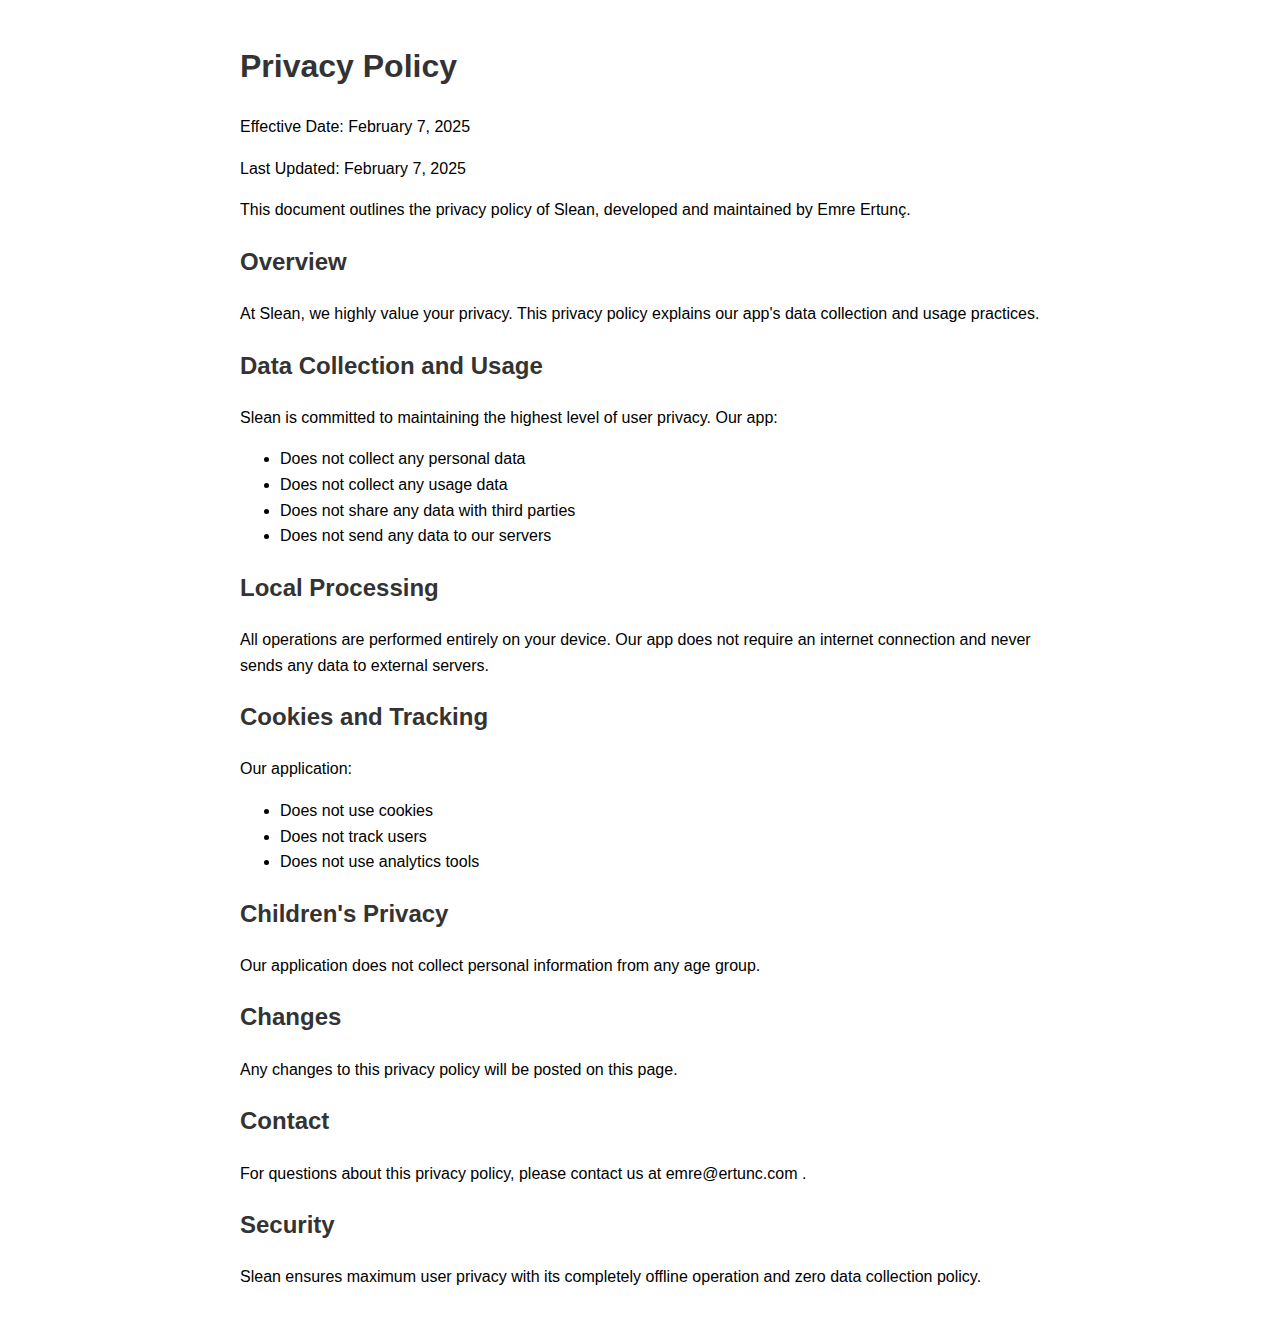
==== privacy-policy.html @ ad86ef04 "privacy policy page added" ====
<!DOCTYPE html>
<html>
<head>
    <meta charset="UTF-8">
    <meta name="viewport" content="width=device-width, initial-scale=1.0">
    <title>Privacy Policy - Slean</title>
    <style>
        body {
            font-family: Arial, sans-serif;
            line-height: 1.6;
            max-width: 800px;
            margin: 0 auto;
            padding: 20px;
        }
        h1, h2 {
            color: #333;
        }
        .tr {
            display: none;
        }
        html[lang="tr"] .tr {
            display: block;
        }
        html[lang="tr"] .en {
            display: none;
        }
    </style>
    <script>
        document.documentElement.lang = navigator.language.startsWith('tr') ? 'tr' : 'en';
    </script>
</head>
<body>
    <!-- English Version -->
    <div class="en">
        <h1>Privacy Policy</h1>
        <p>Effective Date: February 7, 2025</p>
        <p>Last Updated: February 7, 2025</p>
        
        <p>This document outlines the privacy policy of Slean, developed and maintained by Emre Ertunç.</p>

        <h2>Overview</h2>
        <p>At Slean, we highly value your privacy. This privacy policy explains our app's data collection and usage practices.</p>

        <h2>Data Collection and Usage</h2>
        <p>Slean is committed to maintaining the highest level of user privacy. Our app:</p>
        <ul>
            <li>Does not collect any personal data</li>
            <li>Does not collect any usage data</li>
            <li>Does not share any data with third parties</li>
            <li>Does not send any data to our servers</li>
        </ul>

        <h2>Local Processing</h2>
        <p>All operations are performed entirely on your device. Our app does not require an internet connection and never sends any data to external servers.</p>

        <h2>Cookies and Tracking</h2>
        <p>Our application:</p>
        <ul>
            <li>Does not use cookies</li>
            <li>Does not track users</li>
            <li>Does not use analytics tools</li>
        </ul>

        <h2>Children's Privacy</h2>
        <p>Our application does not collect personal information from any age group.</p>

        <h2>Changes</h2>
        <p>Any changes to this privacy policy will be posted on this page.</p>

        <h2>Contact</h2>
        <p>For questions about this privacy policy, please contact us at emre@ertunc.com .</p>

        <h2>Security</h2>
        <p>Slean ensures maximum user privacy with its completely offline operation and zero data collection policy.</p>
    </div>

    <!-- Turkish Version -->
    <div class="tr">
        <h1>Gizlilik Politikası</h1>
        <p>Yürürlük Tarihi: 7 Şubat 2025</p>
        <p>Son Güncelleme: 7 Şubat 2025</p>
        
        <p>Bu belge, Emre Ertunç tarafından geliştirilen ve güncellemeleri devam ettirilen Slean'in gizlilik politikasını özetlemektedir.</p>

        <h2>Genel Bakış</h2>
        <p>Slean olarak gizliliğinize büyük önem veriyoruz. Bu gizlilik politikası, uygulamamızın veri toplama ve kullanım pratiklerini açıklamaktadır.</p>

        <h2>Veri Toplama ve Kullanım</h2>
        <p>Slean, kullanıcı gizliliğini en üst düzeyde tutmayı taahhüt eder. Uygulamamız:</p>
        <ul>
            <li>Hiçbir kişisel veri toplamamaktadır</li>
            <li>Hiçbir kullanım verisi toplamamaktadır</li>
            <li>Hiçbir veriyi üçüncü taraflarla paylaşmamaktadır</li>
            <li>Hiçbir veriyi sunucularımıza göndermemektedir</li>
        </ul>

        <h2>Yerel İşlem</h2>
        <p>Tüm işlemler tamamen cihazınızda gerçekleştirilir. Uygulamamız internet bağlantısı gerektirmez ve hiçbir veriyi harici sunuculara göndermez.</p>

        <h2>Çerezler ve İzleme</h2>
        <p>Uygulamamız:</p>
        <ul>
            <li>Çerez kullanmamaktadır</li>
            <li>Kullanıcı izleme yapmamaktadır</li>
            <li>Analitik araçlar kullanmamaktadır</li>
        </ul>

        <h2>Çocukların Gizliliği</h2>
        <p>Uygulamamız hiçbir yaş grubundan kişisel veri toplamamaktadır.</p>

        <h2>Değişiklikler</h2>
        <p>Bu gizlilik politikasında yapılacak değişiklikler bu sayfada yayınlanacaktır.</p>

        <h2>İletişim</h2>
        <p>Bu gizlilik politikası hakkında sorularınız için bize [e-posta adresi] üzerinden ulaşabilirsiniz.</p>

        <h2>Güvenlik</h2>
        <p>Slean, tamamen çevrimdışı çalışan ve hiçbir veri toplamayan yapısıyla kullanıcı gizliliğini maksimum düzeyde korur.</p>
    </div>
</body>
</html>
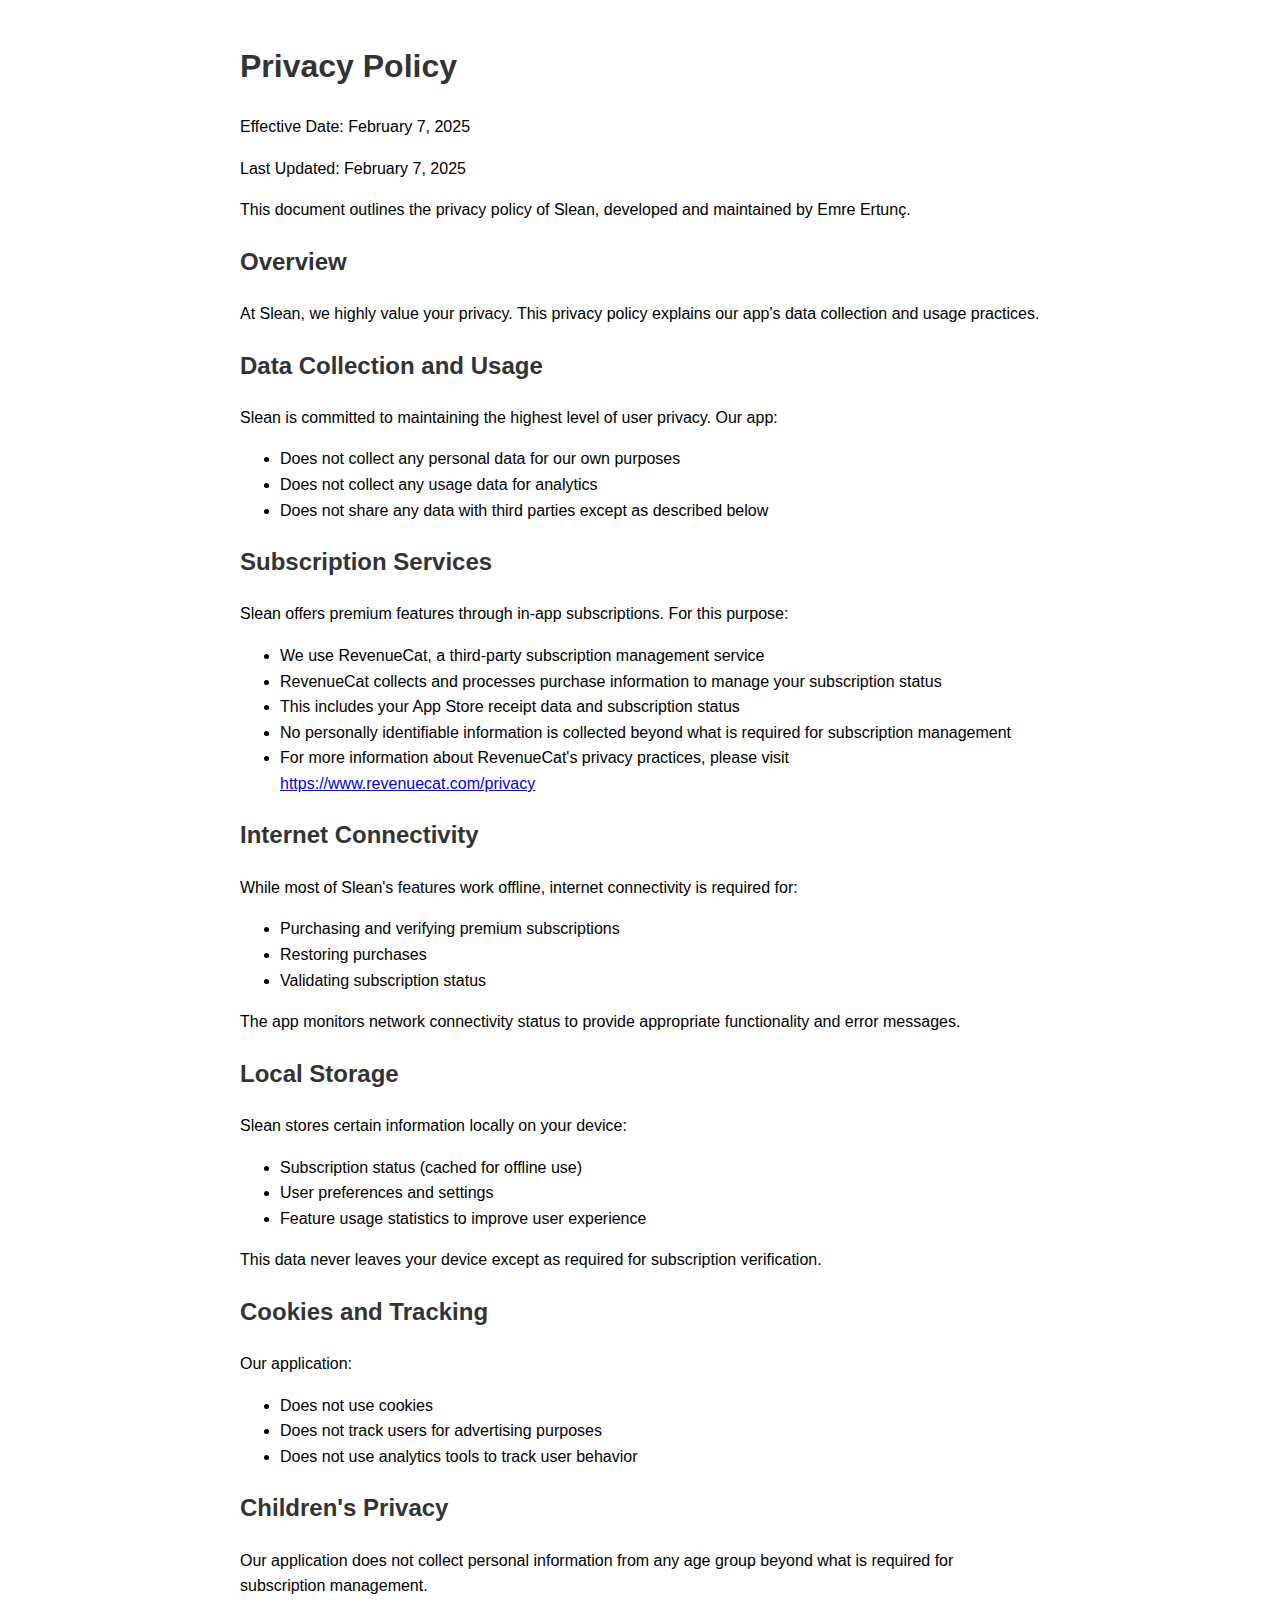
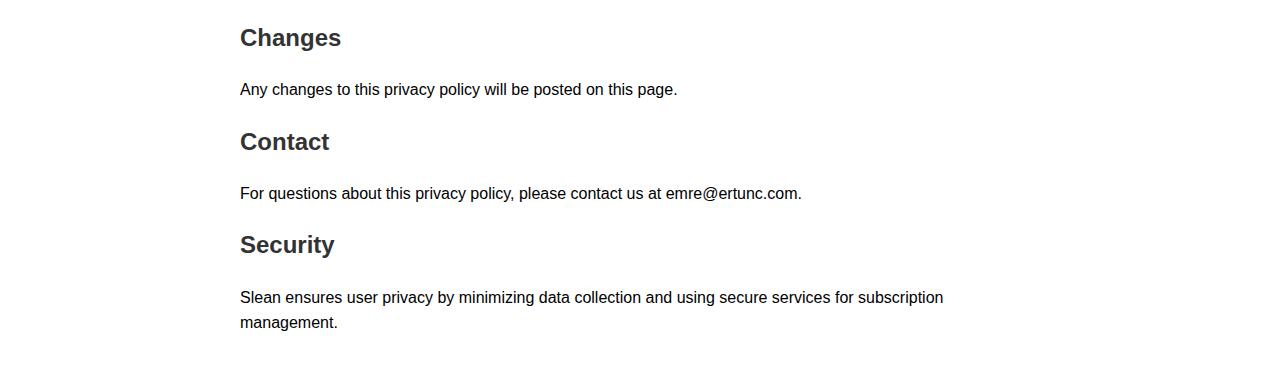
==== commit d7c16d51: "privacy policy updates" ====
--- a/privacy-policy.html
+++ b/privacy-policy.html
@@ -44,34 +44,58 @@
         <h2>Data Collection and Usage</h2>
         <p>Slean is committed to maintaining the highest level of user privacy. Our app:</p>
         <ul>
-            <li>Does not collect any personal data</li>
-            <li>Does not collect any usage data</li>
-            <li>Does not share any data with third parties</li>
-            <li>Does not send any data to our servers</li>
+            <li>Does not collect any personal data for our own purposes</li>
+            <li>Does not collect any usage data for analytics</li>
+            <li>Does not share any data with third parties except as described below</li>
+        </ul>
+        
+        <h2>Subscription Services</h2>
+        <p>Slean offers premium features through in-app subscriptions. For this purpose:</p>
+        <ul>
+            <li>We use RevenueCat, a third-party subscription management service</li>
+            <li>RevenueCat collects and processes purchase information to manage your subscription status</li>
+            <li>This includes your App Store receipt data and subscription status</li>
+            <li>No personally identifiable information is collected beyond what is required for subscription management</li>
+            <li>For more information about RevenueCat's privacy practices, please visit <a href="https://www.revenuecat.com/privacy">https://www.revenuecat.com/privacy</a></li>
         </ul>
 
-        <h2>Local Processing</h2>
-        <p>All operations are performed entirely on your device. Our app does not require an internet connection and never sends any data to external servers.</p>
+        <h2>Internet Connectivity</h2>
+        <p>While most of Slean's features work offline, internet connectivity is required for:</p>
+        <ul>
+            <li>Purchasing and verifying premium subscriptions</li>
+            <li>Restoring purchases</li>
+            <li>Validating subscription status</li>
+        </ul>
+        <p>The app monitors network connectivity status to provide appropriate functionality and error messages.</p>
+
+        <h2>Local Storage</h2>
+        <p>Slean stores certain information locally on your device:</p>
+        <ul>
+            <li>Subscription status (cached for offline use)</li>
+            <li>User preferences and settings</li>
+            <li>Feature usage statistics to improve user experience</li>
+        </ul>
+        <p>This data never leaves your device except as required for subscription verification.</p>
 
         <h2>Cookies and Tracking</h2>
         <p>Our application:</p>
         <ul>
             <li>Does not use cookies</li>
-            <li>Does not track users</li>
-            <li>Does not use analytics tools</li>
+            <li>Does not track users for advertising purposes</li>
+            <li>Does not use analytics tools to track user behavior</li>
         </ul>
 
         <h2>Children's Privacy</h2>
-        <p>Our application does not collect personal information from any age group.</p>
+        <p>Our application does not collect personal information from any age group beyond what is required for subscription management.</p>
 
         <h2>Changes</h2>
         <p>Any changes to this privacy policy will be posted on this page.</p>
 
         <h2>Contact</h2>
-        <p>For questions about this privacy policy, please contact us at emre@ertunc.com .</p>
+        <p>For questions about this privacy policy, please contact us at emre@ertunc.com.</p>
 
         <h2>Security</h2>
-        <p>Slean ensures maximum user privacy with its completely offline operation and zero data collection policy.</p>
+        <p>Slean ensures user privacy by minimizing data collection and using secure services for subscription management.</p>
     </div>
 
     <!-- Turkish Version -->
@@ -88,34 +112,58 @@
         <h2>Veri Toplama ve Kullanım</h2>
         <p>Slean, kullanıcı gizliliğini en üst düzeyde tutmayı taahhüt eder. Uygulamamız:</p>
         <ul>
-            <li>Hiçbir kişisel veri toplamamaktadır</li>
-            <li>Hiçbir kullanım verisi toplamamaktadır</li>
-            <li>Hiçbir veriyi üçüncü taraflarla paylaşmamaktadır</li>
-            <li>Hiçbir veriyi sunucularımıza göndermemektedir</li>
+            <li>Kendi amaçlarımız için hiçbir kişisel veri toplamamaktadır</li>
+            <li>Analitik amaçlı hiçbir kullanım verisi toplamamaktadır</li>
+            <li>Aşağıda açıklananlar dışında hiçbir veriyi üçüncü taraflarla paylaşmamaktadır</li>
+        </ul>
+        
+        <h2>Abonelik Hizmetleri</h2>
+        <p>Slean, uygulama içi abonelikler aracılığıyla premium özellikler sunmaktadır. Bu amaçla:</p>
+        <ul>
+            <li>RevenueCat adlı üçüncü taraf abonelik yönetim hizmetini kullanıyoruz</li>
+            <li>RevenueCat, abonelik durumunuzu yönetmek için satın alma bilgilerinizi toplar ve işler</li>
+            <li>Bu, App Store makbuz verilerinizi ve abonelik durumunuzu içerir</li>
+            <li>Abonelik yönetimi için gerekli olanın ötesinde kişisel olarak tanımlanabilir hiçbir bilgi toplanmaz</li>
+            <li>RevenueCat'in gizlilik uygulamaları hakkında daha fazla bilgi için lütfen <a href="https://www.revenuecat.com/privacy">https://www.revenuecat.com/privacy</a> adresini ziyaret edin</li>
         </ul>
 
-        <h2>Yerel İşlem</h2>
-        <p>Tüm işlemler tamamen cihazınızda gerçekleştirilir. Uygulamamız internet bağlantısı gerektirmez ve hiçbir veriyi harici sunuculara göndermez.</p>
+        <h2>İnternet Bağlantısı</h2>
+        <p>Slean'in çoğu özelliği çevrimdışı çalışırken, internet bağlantısı şunlar için gereklidir:</p>
+        <ul>
+            <li>Premium abonelikleri satın alma ve doğrulama</li>
+            <li>Satın alımları geri yükleme</li>
+            <li>Abonelik durumunu doğrulama</li>
+        </ul>
+        <p>Uygulama, uygun işlevsellik ve hata mesajları sağlamak için ağ bağlantı durumunu izler.</p>
+
+        <h2>Yerel Depolama</h2>
+        <p>Slean, cihazınızda yerel olarak belirli bilgileri saklar:</p>
+        <ul>
+            <li>Abonelik durumu (çevrimdışı kullanım için önbelleğe alınır)</li>
+            <li>Kullanıcı tercihleri ve ayarları</li>
+            <li>Kullanıcı deneyimini iyileştirmek için özellik kullanım istatistikleri</li>
+        </ul>
+        <p>Bu veriler, abonelik doğrulaması için gerekli olanlar dışında cihazınızdan çıkmaz.</p>
 
         <h2>Çerezler ve İzleme</h2>
         <p>Uygulamamız:</p>
         <ul>
             <li>Çerez kullanmamaktadır</li>
-            <li>Kullanıcı izleme yapmamaktadır</li>
-            <li>Analitik araçlar kullanmamaktadır</li>
+            <li>Reklam amaçlı kullanıcı izleme yapmamaktadır</li>
+            <li>Kullanıcı davranışını izlemek için analitik araçlar kullanmamaktadır</li>
         </ul>
 
         <h2>Çocukların Gizliliği</h2>
-        <p>Uygulamamız hiçbir yaş grubundan kişisel veri toplamamaktadır.</p>
+        <p>Uygulamamız, abonelik yönetimi için gerekli olanın ötesinde hiçbir yaş grubundan kişisel veri toplamamaktadır.</p>
 
         <h2>Değişiklikler</h2>
         <p>Bu gizlilik politikasında yapılacak değişiklikler bu sayfada yayınlanacaktır.</p>
 
         <h2>İletişim</h2>
-        <p>Bu gizlilik politikası hakkında sorularınız için bize [e-posta adresi] üzerinden ulaşabilirsiniz.</p>
+        <p>Bu gizlilik politikası hakkında sorularınız için bize emre@ertunc.com üzerinden ulaşabilirsiniz.</p>
 
         <h2>Güvenlik</h2>
-        <p>Slean, tamamen çevrimdışı çalışan ve hiçbir veri toplamayan yapısıyla kullanıcı gizliliğini maksimum düzeyde korur.</p>
+        <p>Slean, veri toplamayı en aza indirerek ve abonelik yönetimi için güvenli hizmetler kullanarak kullanıcı gizliliğini sağlar.</p>
     </div>
 </body>
 </html>
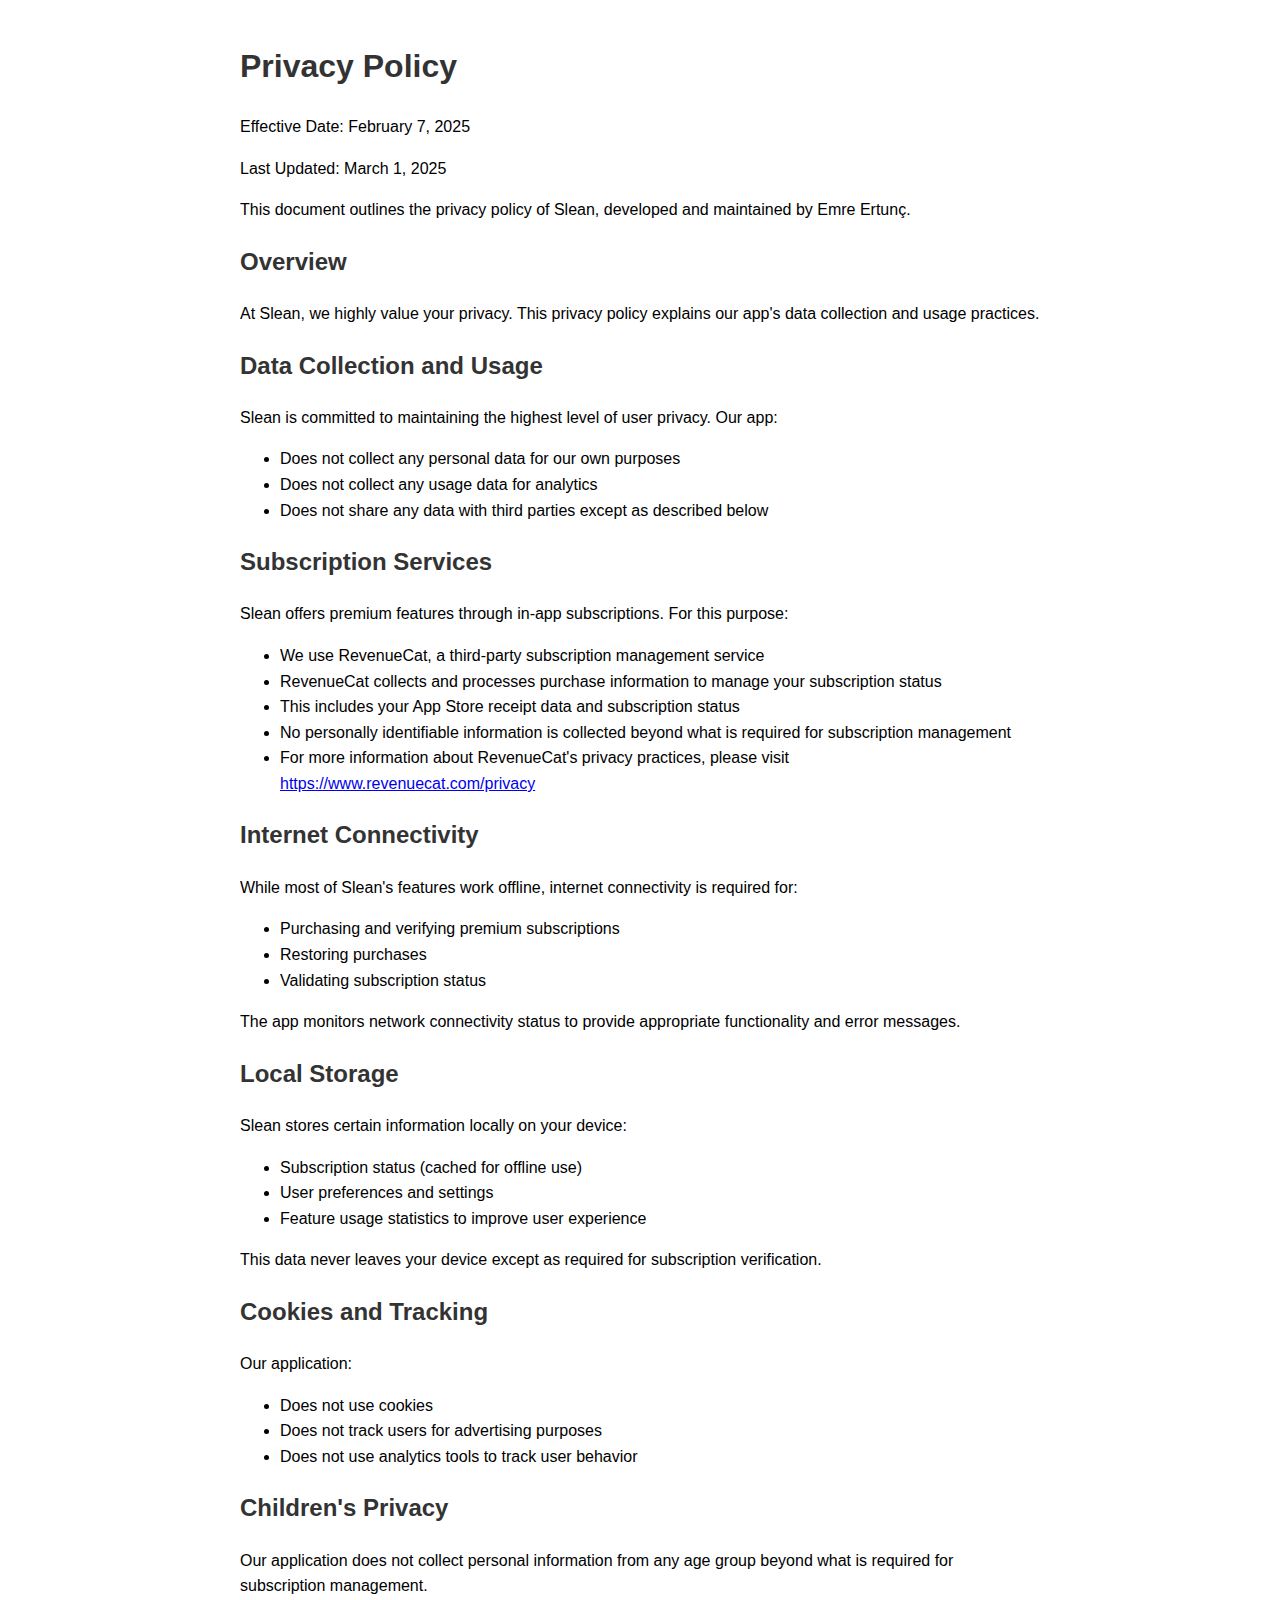
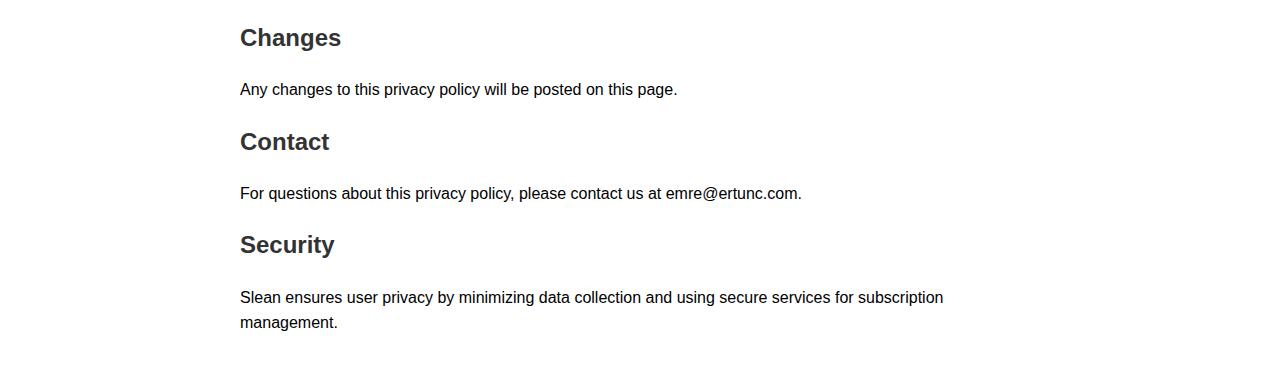
==== commit 5a40a8e4: "privacy policy updates" ====
--- a/privacy-policy.html
+++ b/privacy-policy.html
@@ -34,7 +34,7 @@
     <div class="en">
         <h1>Privacy Policy</h1>
         <p>Effective Date: February 7, 2025</p>
-        <p>Last Updated: February 7, 2025</p>
+        <p>Last Updated: March 1, 2025</p>
         
         <p>This document outlines the privacy policy of Slean, developed and maintained by Emre Ertunç.</p>
 
@@ -102,7 +102,7 @@
     <div class="tr">
         <h1>Gizlilik Politikası</h1>
         <p>Yürürlük Tarihi: 7 Şubat 2025</p>
-        <p>Son Güncelleme: 7 Şubat 2025</p>
+        <p>Son Güncelleme: 1 Mart 2025</p>
         
         <p>Bu belge, Emre Ertunç tarafından geliştirilen ve güncellemeleri devam ettirilen Slean'in gizlilik politikasını özetlemektedir.</p>
 
